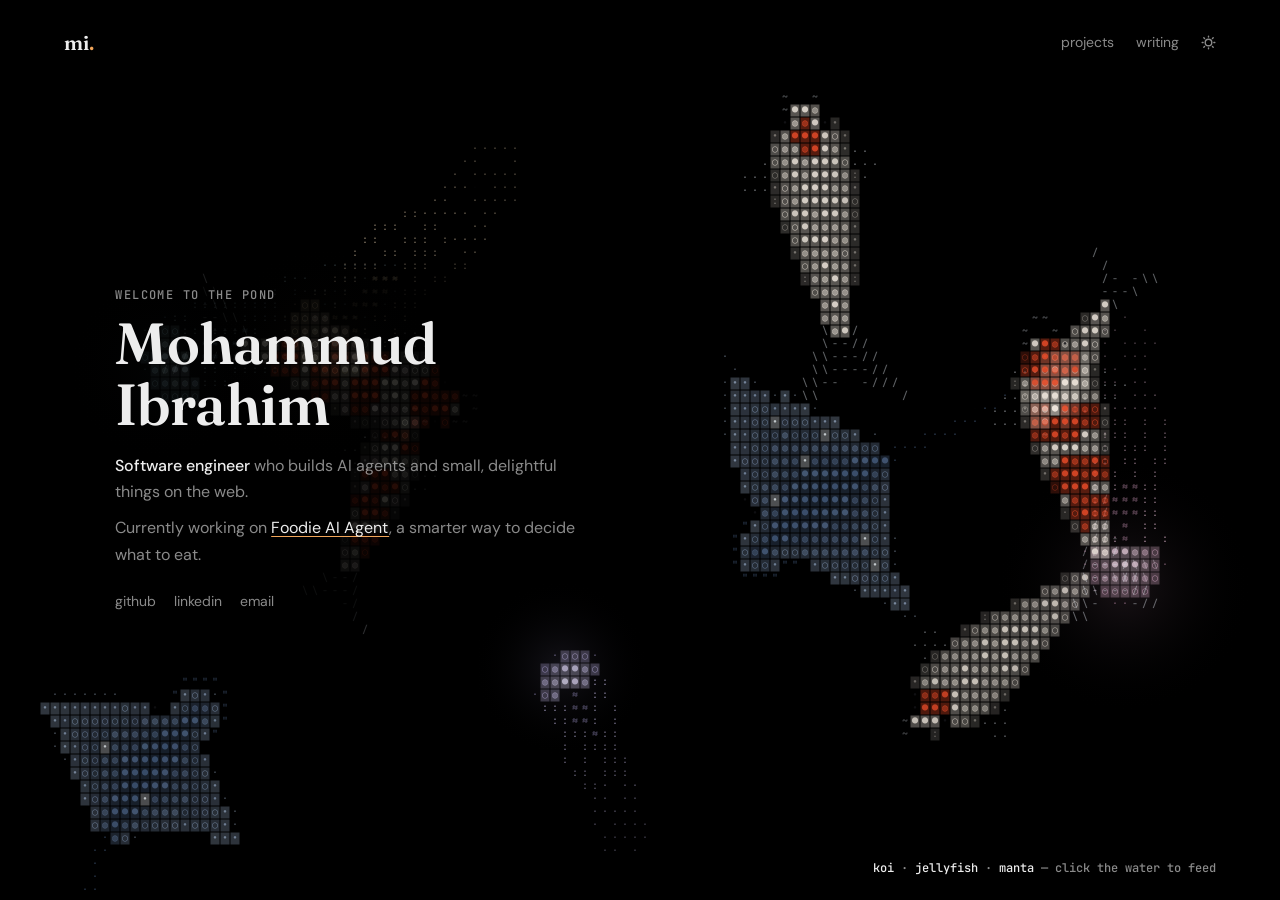
==== index.html @ 5867f8a6 "Portfolio site: pond home, projects and writing pages" ====
<!doctype html>
<html lang="en">
<head>
<meta charset="utf-8" />
<meta name="viewport" content="width=device-width, initial-scale=1" />
<title>Mohammud Ibrahim</title>
<link rel="preconnect" href="https://fonts.googleapis.com" />
<link rel="preconnect" href="https://fonts.gstatic.com" crossorigin />
<link href="https://fonts.googleapis.com/css2?family=Fraunces:opsz,wght@9..144,400;9..144,600&family=DM+Sans:wght@400;500&family=JetBrains+Mono:wght@500&display=swap" rel="stylesheet" />
<style>
  :root {
    --bg: #000;
    --fg: #ededed;
    --muted: rgba(237, 237, 237, 0.58);
    --accent: #f2a65a;
    --line: rgba(237, 237, 237, 0.14);
  }
  :root[data-theme="light"] {
    --bg: #eef3ec;
    --fg: #16302a;
    --muted: rgba(22, 48, 42, 0.62);
    --accent: #c4561f;
    --line: rgba(22, 48, 42, 0.14);
  }
  * { box-sizing: border-box; }
  html, body { margin: 0; height: 100%; overflow: hidden; overscroll-behavior: none; }
  body {
    background: var(--bg);
    color: var(--fg);
    font: 16px/1.65 "DM Sans", system-ui, sans-serif;
    transition: background 0.4s, color 0.4s;
  }
  canvas#pond { position: fixed; inset: 0; width: 100%; height: 100%; pointer-events: none; }

  nav {
    position: fixed; top: 0; left: 0; right: 0; z-index: 2;
    display: flex; justify-content: space-between; align-items: center;
    padding: 22px clamp(16px, 5vw, 72px);
    font-size: 14px; pointer-events: none;
  }
  nav > * { pointer-events: auto; }
  .mark { font-family: Fraunces, serif; font-size: 20px; font-weight: 600; color: var(--fg); text-decoration: none; }
  .mark span { color: var(--accent); }
  nav .links { display: flex; gap: 22px; align-items: center; }
  nav a, nav button { color: var(--muted); text-decoration: none; background: none; border: 0; font: inherit; cursor: pointer; padding: 4px 0; }
  nav a:hover, nav button:hover { color: var(--fg); }
  /* Sun to switch to light, moon to switch to dark (Phosphor, bold weight). */
  #theme { display: flex; }
  #theme svg { width: 15px; height: 15px; }
  #theme .icon-moon, :root[data-theme="light"] #theme .icon-sun { display: none; }
  :root[data-theme="light"] #theme .icon-moon { display: block; }

  main {
    position: relative; z-index: 1; height: 100dvh;
    display: flex; flex-direction: column; justify-content: center;
    padding: 0 clamp(16px, 9vw, 160px);
    pointer-events: none;
  }
  .intro { max-width: 30rem; pointer-events: auto; animation: rise 0.7s ease both; }
  .kicker { font: 500 12px "JetBrains Mono", monospace; letter-spacing: 0.12em; text-transform: uppercase; color: var(--accent); margin: 0 0 14px; }
  h1 { font: 600 clamp(36px, 5vw, 58px)/1.05 Fraunces, serif; margin: 0 0 18px; letter-spacing: -0.01em; }
  .intro p { margin: 0 0 10px; color: var(--muted); }
  .intro p strong { color: var(--fg); font-weight: 500; }
  .intro a { color: var(--fg); text-decoration: underline; text-decoration-color: var(--accent); text-underline-offset: 3px; }
  .socials { display: flex; gap: 18px; margin-top: 22px; font-size: 14px; }
  .socials a { text-decoration: none; color: var(--muted); }
  .socials a:hover { color: var(--fg); }
  .legend {
    position: fixed; z-index: 1; right: clamp(16px, 5vw, 72px); bottom: 24px;
    font: 500 12px "JetBrains Mono", monospace; color: var(--muted); margin: 0;
  }
  .legend b { color: var(--fg); font-weight: 500; }
  @keyframes rise { from { opacity: 0; transform: translateY(10px); } }
  @media (max-width: 640px) {
    body { font-size: 15px; }
    main { justify-content: flex-end; padding-bottom: 72px; }
    .legend { left: 16px; right: auto; }
  }
</style>
</head>
<body>
<canvas id="pond" aria-hidden="true"></canvas>

<nav>
  <a class="mark" href="./" data-avoid>mi<span>.</span></a>
  <div class="links" data-avoid>
    <a href="projects/">projects</a>
    <a href="writing/">writing</a>
    <button id="theme" type="button" aria-label="Toggle theme">
      <svg class="icon-sun" viewBox="0 0 256 256" fill="currentColor" aria-hidden="true"><path d="M116,36V20a12,12,0,0,1,24,0V36a12,12,0,0,1-24,0Zm80,92a68,68,0,1,1-68-68A68.07,68.07,0,0,1,196,128Zm-24,0a44,44,0,1,0-44,44A44.05,44.05,0,0,0,172,128ZM51.51,68.49a12,12,0,1,0,17-17l-12-12a12,12,0,0,0-17,17Zm0,119-12,12a12,12,0,0,0,17,17l12-12a12,12,0,1,0-17-17ZM196,72a12,12,0,0,0,8.49-3.51l12-12a12,12,0,0,0-17-17l-12,12A12,12,0,0,0,196,72Zm8.49,115.51a12,12,0,0,0-17,17l12,12a12,12,0,0,0,17-17ZM48,128a12,12,0,0,0-12-12H20a12,12,0,0,0,0,24H36A12,12,0,0,0,48,128Zm80,80a12,12,0,0,0-12,12v16a12,12,0,0,0,24,0V220A12,12,0,0,0,128,208Zm108-92H220a12,12,0,0,0,0,24h16a12,12,0,0,0,0-24Z"/></svg>
      <svg class="icon-moon" viewBox="0 0 256 256" fill="currentColor" aria-hidden="true"><path d="M236.37,139.4a12,12,0,0,0-12-3A84.07,84.07,0,0,1,119.6,31.59a12,12,0,0,0-15-15A108.86,108.86,0,0,0,49.69,55.07,108,108,0,0,0,136,228a107.09,107.09,0,0,0,64.93-21.69,108.86,108.86,0,0,0,38.44-54.94A12,12,0,0,0,236.37,139.4Zm-49.88,47.74A84,84,0,0,1,68.86,69.51,84.93,84.93,0,0,1,92.27,48.29Q92,52.13,92,56A108.12,108.12,0,0,0,200,164q3.87,0,7.71-.27A84.79,84.79,0,0,1,186.49,187.14Z"/></svg>
    </button>
  </div>
</nav>

<main>
  <section class="intro" data-avoid>
    <p class="kicker">welcome to the pond</p>
    <h1>Mohammud Ibrahim</h1>
    <p><strong>Software engineer</strong> who builds AI agents and small, delightful things on the web.</p>
    <p>Currently working on <a href="https://github.com/Mmibrahim2/Foodie-AI-Agent">Foodie AI Agent</a>, a smarter way to decide what to eat.</p>
    <div class="socials">
      <a href="https://github.com/Mmibrahim2">github</a><a href="https://www.linkedin.com/in/mohammud-ibrahim-587b9a199/">linkedin</a><a href="mailto:Mohammud.ibrahim26@gmail.com">email</a>
    </div>
  </section>
</main>

<p class="legend" data-avoid aria-hidden="true"><b>koi</b> · <b>jellyfish</b> · <b>manta</b> — click the water to feed</p>

<script>
(() => {
  // ── helpers ──────────────────────────────────────────────
  const TAU = Math.PI * 2;
  const clamp = (v, a, b) => (v < a ? a : v > b ? b : v);
  const rand = (a, b) => a + Math.random() * (b - a);
  const lerp = (a, b, t) => a + (b - a) * t;
  const wrapAngle = (a) => { a %= TAU; return a > Math.PI ? a - TAU : a < -Math.PI ? a + TAU : a; };
  const hash = (a, b, c) => {
    let h = Math.imul(a | 0, 0x27d4eb2d) ^ Math.imul(b | 0, 0x165667b1) ^ Math.imul(c | 0, 0x9e3779b1);
    h = Math.imul(h ^ (h >>> 15), 0x85ebca6b); h ^= h >>> 13;
    return (h >>> 0) / 4294967296;
  };
  const rgb = (c) => `rgb(${c[0] | 0},${c[1] | 0},${c[2] | 0})`;
  const mixC = (a, b, t) => [lerp(a[0], b[0], t), lerp(a[1], b[1], t), lerp(a[2], b[2], t)];
  const pick = (list) => list[Math.floor(Math.random() * list.length)];

  // Colours are written for the black pond; the light theme darkens them by `tone` so they read on a pale page.
  const THEMES = {
    dark: {
      bg: [0, 0, 0], ink: [20, 20, 24], fin: [200, 206, 214], water: [200, 214, 236], food: [242, 166, 90],
      tone: 1, alpha: 0.9, glow: 0.18,
    },
    light: {
      bg: [238, 243, 236], ink: [30, 30, 36], fin: [120, 138, 130], water: [40, 84, 72], food: [176, 100, 36],
      tone: 0.74, alpha: 0.92, glow: 0.06,
    },
  };
  let theme = THEMES.dark;
  const tone = (c) => (theme.tone === 1 ? c : c.map((v) => v * theme.tone));

  // ── species ──────────────────────────────────────────────
  // Classic koi: kohaku (red on white), sanke (kohaku plus small black spots), tancho (a single red crown).
  const KOI_VARIETIES = [['kohaku', 3], ['sanke', 2], ['tancho', 1]];
  const KOI_WHITE = [238, 230, 220], KOI_RED = [232, 76, 42], KOI_BLACK = [84, 82, 98];
  function pickVariety() {
    let r = Math.random() * KOI_VARIETIES.reduce((sum, [, w]) => sum + w, 0);
    for (const [name, w] of KOI_VARIETIES) if ((r -= w) <= 0) return name;
    return 'kohaku';
  }
  const JELLY_LOOKS = [
    { core: [214, 230, 236], glow: [122, 168, 186] },
    { core: [236, 218, 228], glow: [182, 136, 164] },
    { core: [224, 218, 238], glow: [148, 138, 186] },
    { core: [238, 230, 214], glow: [186, 160, 124] },
  ];
  const MANTA_LOOK = { back: [72, 96, 132], edge: [190, 206, 226], spot: [240, 246, 250] };

  const SPECIES = {
    koi: {
      segs: 16, maxBend: 0.18, reach: 0.26, turn: 0.7, eats: true, curiosity: 1, bursty: true,
      depth: [0.55, 1], wave: 0.045, avoid: 0.45,
      cruise: (L) => 12 + L * 0.05,
      // Markings sit in body space: t along the spine, v across it, both as fractions of length.
      look: () => {
        const variety = pickVariety(), red = [], black = [];
        if (variety === 'tancho') red.push({ t: 0.11, v: 0, rt: 0.05, rv: 0.055 });
        else {
          // Usually a red cap on the head, then two or three saddles spaced down the back.
          if (Math.random() < 0.75) red.push({ t: 0.1, v: rand(-0.015, 0.015), rt: rand(0.055, 0.085), rv: 0.11 });
          const n = 2 + Math.floor(Math.random() * 2), span = 0.42 / n;
          for (let j = 0; j < n; j++) {
            red.push({ t: 0.25 + span * (j + 0.5) + rand(-0.15, 0.15) * span, v: rand(-0.025, 0.025), rt: span * rand(0.32, 0.44), rv: rand(0.09, 0.14) });
          }
          if (variety === 'sanke') for (let j = 0, m = 4 + Math.floor(Math.random() * 3); j < m; j++) black.push({ t: rand(0.24, 0.68), v: rand(-0.08, 0.08), rt: 0.022, rv: 0.026 });
        }
        return { variety, red, black };
      },
    },
    jelly: {
      segs: 14, maxBend: 0.3, reach: 0.26, turn: 0.5, eats: false, curiosity: 0, bursty: false, pulse: true,
      depth: [0.6, 1], wave: 0.02, avoid: 0.4,
      cruise: (L) => 10 + L * 0.05,
      look: () => pick(JELLY_LOOKS),
    },
    manta: {
      segs: 12, maxBend: 0.06, reach: 0.72, turn: 0.4, eats: false, curiosity: 0, bursty: false,
      depth: [0.5, 0.72], wave: 0.012, avoid: 0.8,
      cruise: (L) => 14 + L * 0.04,
      look: () => MANTA_LOOK,
    },
  };

  function makeFish(id, kind, W, H, len) {
    const sp = SPECIES[kind];
    const x = rand(W * 0.1, W * 0.9), y = rand(H * 0.1, H * 0.9), dir = rand(0, TAU);
    const pts = [];
    for (let i = 0; i < sp.segs; i++) pts.push({ x: x - Math.cos(dir) * i * len / (sp.segs - 1), y: y - Math.sin(dir) * i * len / (sp.segs - 1) });
    return {
      id, kind, sp, len, pts, dir, speed: sp.cruise(len) * 0.6, wobble: rand(0, TAU), wander: 0, flap: rand(0, TAU),
      depth: rand(...sp.depth), depthGoal: rand(...sp.depth), nextDepth: rand(5, 15),
      burst: 0, burstEnd: 0, nextBurst: rand(0, 3), target: null, scare: 0, fleeX: 0, fleeY: 0, curious: rand(0.4, 1) * sp.curiosity,
      look: sp.look(id),
    };
  }

  // ── world ────────────────────────────────────────────────
  const canvas = document.getElementById('pond');
  const ctx = canvas.getContext('2d');
  const reduceMotion = matchMedia('(prefers-reduced-motion: reduce)');
  let W = 0, H = 0, dpr = 1, cw = 10, chh = 12, cols = 0, rows = 0;
  let fish = [], food = [], ripples = [], avoid = [], time = 0;
  let wake = new Float32Array(0), wakeTmp = new Float32Array(0), occupied = new Uint8Array(0);
  const mouse = { x: -1e4, y: -1e4, speed: 0, on: false, t: 0 };

  function resize() {
    W = innerWidth; H = innerHeight; dpr = Math.min(devicePixelRatio || 1, 2);
    canvas.width = W * dpr; canvas.height = H * dpr;
    cw = clamp(Math.round(W / 130), 8, 12); chh = cw + 3;
    cols = Math.ceil(W / cw); rows = Math.ceil(H / chh);
    wake = new Float32Array(cols * rows); wakeTmp = new Float32Array(cols * rows); occupied = new Uint8Array(cols * rows);
    measure();
    if (!fish.length) populate();
  }

  let nextId = 1;
  const baseLength = () => clamp(Math.min(W, H) * 0.38, 130, 320);
  function populate() {
    const area = W * H, base = baseLength();
    const add = (kind, n, lo, hi) => { for (let i = 0; i < n; i++) fish.push(makeFish(nextId++, kind, W, H, base * rand(lo, hi))); };
    add('manta', area > 500000 ? 2 : 1, 0.7, 0.9);
    add('koi', clamp(Math.round(area / 200000), 3, 7), 0.5, 1);
    add('jelly', clamp(Math.round(area / 300000), 3, 5), 0.6, 0.85);
  }

  function measure() {
    avoid = [...document.querySelectorAll('[data-avoid]')].map((el) => {
      const r = el.getBoundingClientRect();
      return { l: r.left, t: r.top, r: r.right, b: r.bottom };
    });
  }

  function feed(x, y) {
    ripples.push({ x, y, t: time, s: 0.5 });
    const n = Math.min(6, 24 - food.length);
    for (let i = 0; i < n; i++) {
      const a = rand(0, TAU), r = Math.sqrt(Math.random()) * 30;
      food.push({ x: x + Math.cos(a) * r, y: y + Math.sin(a) * r, t: time, land: rand(0.15, 0.4), landed: false, vx: Math.cos(a) * 4, vy: Math.sin(a) * 4 });
    }
  }

  function nearestFood(k) {
    let best = null, bd = (k.len * 2 + 300) ** 2;
    for (const f of food) {
      if (!f.landed) continue;
      const d = (f.x - k.pts[0].x) ** 2 + (f.y - k.pts[0].y) ** 2;
      if (d < bd) { bd = d; best = f; }
    }
    return best;
  }

  function stepFish(k, dt) {
    const sp = k.sp, head = k.pts[0], segs = sp.segs;
    let sx = Math.cos(k.dir), sy = Math.sin(k.dir);

    k.wander = clamp(k.wander + (Math.random() - 0.5) * dt * (k.kind === 'manta' ? 0.8 : 2), -1, 1);
    sx += Math.cos(k.dir + k.wander) * 0.5; sy += Math.sin(k.dir + k.wander) * 0.5;

    if (sp.eats) {
      if (k.target && !food.includes(k.target)) k.target = null;
      k.target = k.target || nearestFood(k);
    }
    const md = Math.hypot(mouse.x - head.x, mouse.y - head.y);
    if (!k.target && mouse.on && mouse.speed > 1200 && md < k.len) { k.scare = 1; k.fleeX = mouse.x; k.fleeY = mouse.y; }
    k.scare = Math.max(0, k.scare - dt * 0.6);

    let mode = 'cruise';
    if (k.scare > 0.3) {
      mode = 'flee';
      const fx = head.x - k.fleeX, fy = head.y - k.fleeY, fd = Math.hypot(fx, fy) || 1;
      sx += (fx / fd) * 4; sy += (fy / fd) * 4;
    } else if (k.target) {
      mode = 'eat';
      const d = Math.hypot(k.target.x - head.x, k.target.y - head.y) || 1;
      sx += (k.target.x - head.x) / d * 3; sy += (k.target.y - head.y) / d * 3;
    } else if (k.curious && mouse.on && md < 280) {
      mode = 'curious';
      const w = k.curious * (1 - md / 280) * 2, near = clamp(md / (k.len * 0.6), 0, 1);
      const ux = (mouse.x - head.x) / (md || 1), uy = (mouse.y - head.y) / (md || 1);
      sx += (ux * near - uy * (1 - near)) * w; sy += (uy * near + ux * (1 - near)) * w;
    }

    for (const o of fish) {
      if (o === k) continue;
      const step = Math.max(1, Math.floor(o.sp.segs / 5));
      for (let i = 0; i < o.sp.segs; i += step) {
        const dx = head.x - o.pts[i].x, dy = head.y - o.pts[i].y, d = Math.hypot(dx, dy);
        const range = (k.len * sp.reach + o.len * o.sp.reach) * (mode === 'eat' ? 0.5 : 1) + 10;
        if (d < range && d > 0.01) { sx += dx / d * (1 - d / range) * 2; sy += dy / d * (1 - d / range) * 2; }
      }
    }

    for (const b of avoid) {
      const dx = head.x - clamp(head.x, b.l, b.r), dy = head.y - clamp(head.y, b.t, b.b);
      const d = Math.hypot(dx, dy), m = k.len * sp.avoid;
      if (d >= m) continue;
      const w = (1 - d / m) * (mode === 'cruise' ? 2 : 0.5);
      if (d < 0.01) { sy += head.y < (b.t + b.b) / 2 ? -w : w; continue; }
      sx += dx / d * w; sy += dy / d * w;
    }

    const out = Math.max(-head.x, head.x - W, -head.y, head.y - H);
    if (out > -k.len * 0.2) {
      const w = clamp((out + k.len * 0.2) / (k.len * 0.5), 0, 1) * 3.5;
      const dx = W / 2 - head.x, dy = H / 2 - head.y, d = Math.hypot(dx, dy) || 1;
      sx += dx / d * w; sy += dy / d * w;
    }

    const turnRate = sp.turn * { flee: 3, eat: 3, curious: 1.6, cruise: 1 }[mode] * Math.min(1, k.speed / k.len * 5);
    k.dir += clamp(wrapAngle(Math.atan2(sy, sx) - k.dir), -turnRate * dt, turnRate * dt);

    // Koi swim in bursts and glide; mantas flap steadily; jellyfish surge forward on each pulse of the bell.
    if (sp.bursty && time > k.nextBurst) { k.burstEnd = time + rand(0.8, 1.6); k.nextBurst = k.burstEnd + rand(1.5, 4); }
    const bursting = !sp.bursty || mode === 'flee' || mode === 'eat' || time < k.burstEnd;
    k.burst = lerp(k.burst, bursting ? 1 : 0, Math.min(1, dt * 3));
    const cruise = sp.cruise(k.len);
    const goal = sp.bursty
      ? cruise * { flee: 3.2, eat: 2.2, curious: 1.5, cruise: bursting ? 1.3 : 0.45 }[mode]
      : sp.pulse
        ? cruise * (0.25 + 1.6 * Math.max(0, Math.sin(k.flap))) * (mode === 'flee' ? 1.8 : 1)
        : cruise * (mode === 'flee' ? 2.2 : 1);
    k.speed = lerp(k.speed, goal, Math.min(1, dt * (bursting ? 1.6 : 0.35)));
    k.wobble += dt * (0.6 + k.burst * (2 + k.speed / 12));
    k.flap += dt * (1.1 + k.speed / 40);

    if (time > k.nextDepth) { k.depthGoal = rand(...sp.depth); k.nextDepth = time + rand(8, 18); }
    k.depth = lerp(k.depth, mode === 'eat' ? 1 : k.depthGoal, dt * 0.3);

    head.x += Math.cos(k.dir) * k.speed * dt;
    head.y += Math.sin(k.dir) * k.speed * dt;

    const seg = k.len / (segs - 1);
    let prev = k.dir;
    for (let i = 1; i < segs; i++) {
      const a = k.pts[i - 1], p = k.pts[i];
      let ang = Math.atan2(a.y - p.y, a.x - p.x);
      ang = prev + clamp(wrapAngle(ang - prev), -sp.maxBend, sp.maxBend);
      p.x = a.x - Math.cos(ang) * seg; p.y = a.y - Math.sin(ang) * seg;
      prev = ang;
    }

    if (sp.eats) {
      const mouth = k.len * 0.08 + 6, before = food.length;
      food = food.filter((f) => !f.landed || Math.hypot(f.x - head.x, f.y - head.y) > mouth);
      if (food.length < before) { ripples.push({ x: head.x, y: head.y, t: time, s: 0.7 }); k.target = null; }
    }

    const tail = k.pts[segs - 2], ci = cellAt(tail.x, tail.y);
    if (ci >= 0) wake[ci] = Math.min(1.5, wake[ci] + 0.03 + k.speed * 0.001);
  }

  function step(dt) {
    time += dt;
    mouse.speed *= Math.exp(-dt * 8);
    for (const k of fish) stepFish(k, dt);
    for (const f of food) {
      if (!f.landed) {
        if (time - f.t > f.land) { f.landed = true; ripples.push({ x: f.x, y: f.y, t: time, s: 0.15 }); }
        continue;
      }
      f.vx *= 0.995; f.vy *= 0.995; f.x += f.vx * dt; f.y += f.vy * dt;
    }
    food = food.filter((f) => time - f.t < 14);
    ripples = ripples.filter((r) => time - r.t < 2.5 + r.s * 1.5);
  }

  // ── shapes: each returns [glyph, colour, alpha] for a point in body space, or null ──
  // t runs 0 at the nose to 1 at the tail tip; off is the signed distance from the spine, as a fraction of length.
  const SCALES = '●◍○•:·';
  const scaleGlyph = (light, k, c, r) => SCALES[clamp(Math.floor((1 - light) * 4 + hash(k.id, c, r) * 1.5), 0, SCALES.length - 1)];

  function koiWidth(t) {
    if (t < 0.15) return 0.14 * Math.sqrt(t / 0.15);
    if (t < 0.35) return 0.14;
    if (t < 0.78) return lerp(0.14, 0.035, (t - 0.35) / 0.43);
    return 0;
  }
  function koiShape(k, t, off, a, c, r) {
    const w = koiWidth(t), flare = 1 - 0.3 * k.burst + 0.15 * Math.sin(k.wobble * 1.3);
    if (w > 0 && a <= w) {
      const across = a / w, light = Math.sqrt(1 - across * across);
      if (t > 0.05 && t < 0.09 && across > 0.45 && across < 0.85) return ['•', theme.ink, 1];
      // The belly edge and tail stalk stay white, which frames the markings; patch edges are a little ragged.
      let base = KOI_WHITE;
      if (across < 0.9 && t < 0.74) {
        const wob = (hash(k.id, Math.round(t * 40), Math.round(off * 60)) - 0.5) * 0.35;
        const inside = (m) => ((t - m.t) / m.rt) ** 2 + ((off - m.v) / m.rv) ** 2 < 1 + wob;
        if (k.look.black.some(inside)) base = KOI_BLACK;
        else if (k.look.red.some(inside)) base = KOI_RED;
      }
      base = tone(base);
      return [scaleGlyph(light, k, c, r), mixC(theme.bg, base, 0.7 + 0.3 * light), across > 0.85 ? 0.6 : 1, true];
    }
    if (t > 0.72) {
      const fan = (0.03 + 0.16 * ((t - 0.72) / 0.28)) * flare;
      if (a < fan && t < 0.9 + 0.1 * (a / fan)) return [a / fan > 0.5 ? (off > 0 ? '\\' : '/') : '-', theme.fin, 0.55];
    } else if (t > 0.15 && t < 0.3) {
      const reach = koiWidth(t) + 0.1 * Math.sin(((t - 0.15) / 0.15) * Math.PI) * flare;
      if (a < reach) return ['.', theme.fin, 0.6];
    } else if (t < 0.02 && a < 0.06 && a > 0.035) return ['~', theme.fin, 0.5];
    return null;
  }

  // Jellyfish: a glowing bell that squeezes as it pulses, frilly arms under it, and long drifting tentacles.
  function jellyShape(k, t, off, a, c, r) {
    const L = k.look, squeeze = Math.max(0, Math.sin(k.flap));
    const lb = 0.14 * (1 + 0.15 * squeeze), wb = 0.2 * (1 - 0.2 * squeeze), tc = lb;
    if (t < tc + lb * 0.45) {
      const rel = Math.sqrt(((t - tc) / lb) ** 2 + (a / wb) ** 2);
      if (rel < 1) {
        const glyph = rel < 0.35 ? '●' : rel < 0.65 ? '◍' : rel < 0.88 ? '○' : '·';
        return [glyph, tone(mixC(L.core, L.glow, rel)), rel > 0.88 ? 0.7 : 1, rel < 0.88];
      }
    }
    const t0 = tc + lb * 0.4;
    if (t < t0) return null;
    const u = (t - t0) / (1 - t0), half = (cw * 0.55) / k.len;
    if (u < 0.35 && a < 0.04 * (1 + 0.4 * Math.sin(t * 30 - time * 4 + k.id))) return ['≈', tone(L.glow), 0.75];
    for (let i = 0; i < 5; i++) {
      const o = ((i - 2) / 2) * wb * 0.8 * (1 - 0.35 * u) + 0.022 * Math.sin(t * 14 - time * 3 + i * 1.7 + k.id);
      if (Math.abs(off - o) < half) return [u > 0.65 ? '·' : ':', tone(mixC(L.glow, L.core, 0.35)), 1 - 0.55 * u];
    }
    return null;
  }

  function mantaWing(t) {
    if (t < 0.06) return 0;
    if (t < 0.3) return 0.62 * Math.pow((t - 0.06) / 0.24, 0.6);
    if (t < 0.55) return lerp(0.62, 0.04, Math.pow((t - 0.3) / 0.25, 0.8));
    return 0;
  }
  // Mantas are a wide diamond of wing with horn-like fins at the front and a whip of a tail.
  function mantaShape(k, t, off, a, c, r) {
    const L = k.look, flap = Math.sin(k.flap);
    const span = Math.max(mantaWing(t) * (0.86 + 0.14 * Math.cos(k.flap)), t < 0.55 ? 0.09 : 0);
    if (t <= 0.55 && a <= span) {
      const rel = a / span;
      // Wingtips catch the light as they lift and darken as they dip.
      const shade = clamp(rel * 0.55 + 0.35 * flap * rel * rel, 0, 1);
      let col = tone(mixC(L.back, L.edge, shade)), glyph = rel < 0.2 ? '●' : rel < 0.45 ? '◍' : rel < 0.7 ? '○' : rel < 0.9 ? '•' : '·';
      if (rel > 0.15 && rel < 0.6 && t > 0.15 && t < 0.42 && hash(k.id, Math.round(t * 30), Math.round(off * 30)) < 0.07) { glyph = '•'; col = tone(L.spot); }
      if (t > 0.07 && t < 0.11 && rel > 0.6 && rel < 1 && span < 0.2) return ['•', theme.ink, 1];
      return [glyph, col, rel > 0.9 ? 0.6 : 1, rel < 0.9];
    }
    if (t < 0.07 && a > 0.06 && a < 0.12) return ['"', tone(L.back), 0.8];
    if (t > 0.55 && a < (cw * 0.7) / k.len) return ['·', tone(L.back), 0.75];
    return null;
  }
  const SHAPES = { koi: koiShape, jelly: jellyShape, manta: mantaShape };

  // ── rendering ────────────────────────────────────────────
  const cellAt = (x, y) => {
    const c = Math.floor(x / cw), r = Math.floor(y / chh);
    return c < 0 || r < 0 || c >= cols || r >= rows ? -1 : r * cols + c;
  };
  function put(c, r, ch, color, alpha) {
    ctx.globalAlpha = alpha;
    ctx.fillStyle = color;
    ctx.fillText(ch, c * cw + cw / 2, r * chh + chh / 2);
  }

  function locate(k, spine, x, y) {
    let best = Infinity, bt = 0, bs = 0;
    const n = spine.length;
    for (let i = 0; i < n - 1; i++) {
      const a = spine[i], b = spine[i + 1];
      const ex = b.x - a.x, ey = b.y - a.y, L2 = ex * ex + ey * ey || 1;
      const u = clamp(((x - a.x) * ex + (y - a.y) * ey) / L2, 0, 1);
      const px = a.x + ex * u - x, py = a.y + ey * u - y, d = px * px + py * py;
      if (d < best) { best = d; bt = (i + u) / (n - 1); bs = Math.sign(ex * (y - a.y) - ey * (x - a.x)) || 1; }
    }
    return { t: bt, off: Math.sqrt(best) * bs / k.len };
  }

  function drawFish(k) {
    const segs = k.sp.segs, shape = SHAPES[k.kind];
    const spine = k.pts.map((p, i) => {
      const t = i / (segs - 1);
      const a = k.pts[Math.max(0, i - 1)], b = k.pts[Math.min(segs - 1, i + 1)];
      let nx = -(a.y - b.y), ny = a.x - b.x; const nl = Math.hypot(nx, ny) || 1; nx /= nl; ny /= nl;
      const off = k.len * k.sp.wave * t * t * (0.25 + k.burst) * Math.sin(k.wobble * 2 - t * 5);
      return { x: p.x + nx * off, y: p.y + ny * off };
    });

    let x0 = Infinity, y0 = Infinity, x1 = -Infinity, y1 = -Infinity;
    for (const p of spine) { x0 = Math.min(x0, p.x); x1 = Math.max(x1, p.x); y0 = Math.min(y0, p.y); y1 = Math.max(y1, p.y); }
    const pad = k.len * k.sp.reach;
    const c0 = Math.max(0, Math.floor((x0 - pad) / cw)), c1 = Math.min(cols - 1, Math.floor((x1 + pad) / cw));
    const r0 = Math.max(0, Math.floor((y0 - pad) / chh)), r1 = Math.min(rows - 1, Math.floor((y1 + pad) / chh));
    const fade = theme.alpha * (0.4 + 0.6 * k.depth);

    if (k.sp.pulse) {
      const b = spine[1], gr = k.len * 0.45 * (1 + 0.1 * Math.sin(k.flap));
      const g = ctx.createRadialGradient(b.x, b.y, 0, b.x, b.y, gr);
      g.addColorStop(0, rgb(k.look.glow));
      g.addColorStop(1, 'rgba(0,0,0,0)');
      ctx.globalAlpha = theme.glow * fade * dimAt(b.x, b.y);
      ctx.fillStyle = g;
      ctx.fillRect(b.x - gr, b.y - gr, gr * 2, gr * 2);
    }

    for (let r = r0; r <= r1; r++) for (let c = c0; c <= c1; c++) {
      const x = c * cw + cw / 2, y = r * chh + chh / 2;
      const { t, off } = locate(k, spine, x, y);
      const hit = shape(k, t, off, Math.abs(off), c, r);
      if (!hit) continue;
      occupied[r * cols + c] = 1;
      const a = fade * hit[2] * dimAt(x, y), col = rgb(hit[1]);
      if (hit[3]) { ctx.globalAlpha = a * 0.45; ctx.fillStyle = col; ctx.fillRect(c * cw + 0.5, r * chh + 0.5, cw - 1, chh - 1); }
      put(c, r, hit[0], col, a);
    }
  }

  function dimAt(x, y) {
    let m = 1;
    for (const b of avoid) {
      const d = Math.hypot(Math.max(b.l - x, 0, x - b.r), Math.max(b.t - y, 0, y - b.b));
      if (d < 40) m = Math.min(m, 0.15 + 0.85 * (d / 40));
    }
    return m;
  }

  function render(dt) {
    ctx.setTransform(1, 0, 0, 1, 0, 0);
    ctx.clearRect(0, 0, canvas.width, canvas.height);
    ctx.setTransform(dpr, 0, 0, dpr, 0, 0);
    ctx.font = `500 ${Math.round(chh * 0.78)}px "JetBrains Mono", ui-monospace, Menlo, monospace`;
    ctx.textAlign = 'center'; ctx.textBaseline = 'middle';
    occupied.fill(0);

    for (const k of [...fish].sort((a, b) => a.depth - b.depth)) drawFish(k);

    if (mouse.on) { const i = cellAt(mouse.x, mouse.y); if (i >= 0) wake[i] = Math.min(1.5, wake[i] + 0.1); }
    const decay = Math.exp(-dt * 1.1);
    for (let r = 0; r < rows; r++) for (let c = 0; c < cols; c++) {
      const i = r * cols + c;
      const l = wake[c > 0 ? i - 1 : i], rt = wake[c < cols - 1 ? i + 1 : i];
      const u = wake[r > 0 ? i - cols : i], d = wake[r < rows - 1 ? i + cols : i];
      wakeTmp[i] = (wake[i] * 4 + l + rt + u + d) / 8 * decay;
    }
    [wake, wakeTmp] = [wakeTmp, wake];
    const water = rgb(theme.water);
    for (let i = 0; i < wake.length; i++) {
      if (wake[i] < 0.2 || occupied[i]) continue;
      put(i % cols, (i / cols) | 0, wake[i] > 0.5 ? '≈' : '·', water, Math.min(1, wake[i] - 0.2) * 0.35);
    }

    // Ripples: dotted rings that widen and fade.
    for (const rp of ripples) {
      const age = time - rp.t, life = 2.5 + rp.s * 1.5;
      const rad = age * 50 * (0.7 + rp.s * 0.5);
      if (rad < 3) continue;
      const a = (1 - age / life) ** 1.5 * rp.s * 0.7;
      const n = Math.ceil((TAU * rad) / cw);
      for (let s = 0; s < n; s++) {
        const ang = (s / n) * TAU, i = cellAt(rp.x + Math.cos(ang) * rad, rp.y + Math.sin(ang) * rad * 0.8);
        if (i < 0 || occupied[i]) continue;
        put(i % cols, (i / cols) | 0, s % 2 ? '·' : '○', water, a);
      }
    }

    const fc = rgb(theme.food);
    for (const f of food) {
      const age = time - f.t;
      const i = cellAt(f.x, f.landed ? f.y : f.y - (1 - age / f.land) * chh * 1.5);
      if (i < 0 || occupied[i]) continue;
      const sink = clamp((age - 9) / 5, 0, 1);
      put(i % cols, (i / cols) | 0, !f.landed ? '·' : sink > 0.5 ? '.' : '•', fc, theme.alpha * (1 - 0.8 * sink));
    }
    ctx.globalAlpha = 1;
  }

  // ── loop & input ─────────────────────────────────────────
  let last = performance.now(), acc = 0, frame = 0;
  function loop(now) {
    const dt = Math.min(0.1, (now - last) / 1000); last = now;
    acc += dt;
    let n = 0;
    while (acc >= 1 / 60 && n++ < 4) { step(1 / 60); acc -= 1 / 60; }
    if (n >= 4) acc = 0;
    if (++frame % 30 === 0) measure();
    render(dt);
    requestAnimationFrame(loop);
  }

  addEventListener('pointermove', (e) => {
    const el = Math.max(1, e.timeStamp - mouse.t) / 1000;
    mouse.speed = lerp(mouse.speed, Math.min(5000, Math.hypot(e.clientX - mouse.x, e.clientY - mouse.y) / el), 0.5);
    mouse.t = e.timeStamp; mouse.x = e.clientX; mouse.y = e.clientY;
    mouse.on = e.pointerType !== 'touch';
  }, { passive: true });
  document.documentElement.addEventListener('pointerleave', () => { mouse.on = false; });
  addEventListener('click', (e) => {
    if (e.target.closest('a, button, input, textarea, select, label')) return;
    if (getSelection().toString()) return;
    feed(e.clientX, e.clientY);
  });

  const themeBtn = document.getElementById('theme');
  function setTheme(name) {
    document.documentElement.dataset.theme = name;
    theme = THEMES[name];
    themeBtn.setAttribute('aria-label', name === 'dark' ? 'Switch to light theme' : 'Switch to dark theme');
    try { localStorage.setItem('pond-theme-v2', name); } catch {}
    if (reduceMotion.matches && W) render(1 / 60);
  }
  themeBtn.addEventListener('click', () => setTheme(theme === THEMES.dark ? 'light' : 'dark'));
  let saved = null;
  try { saved = localStorage.getItem('pond-theme-v2'); } catch {}
  setTheme(saved || 'dark');

  addEventListener('resize', () => { resize(); if (reduceMotion.matches) render(1 / 60); });
  resize();
  if (reduceMotion.matches) {
    for (let i = 0; i < 240; i++) step(1 / 60);
    render(1 / 60);
  } else requestAnimationFrame(loop);
})();
</script>
</body>
</html>
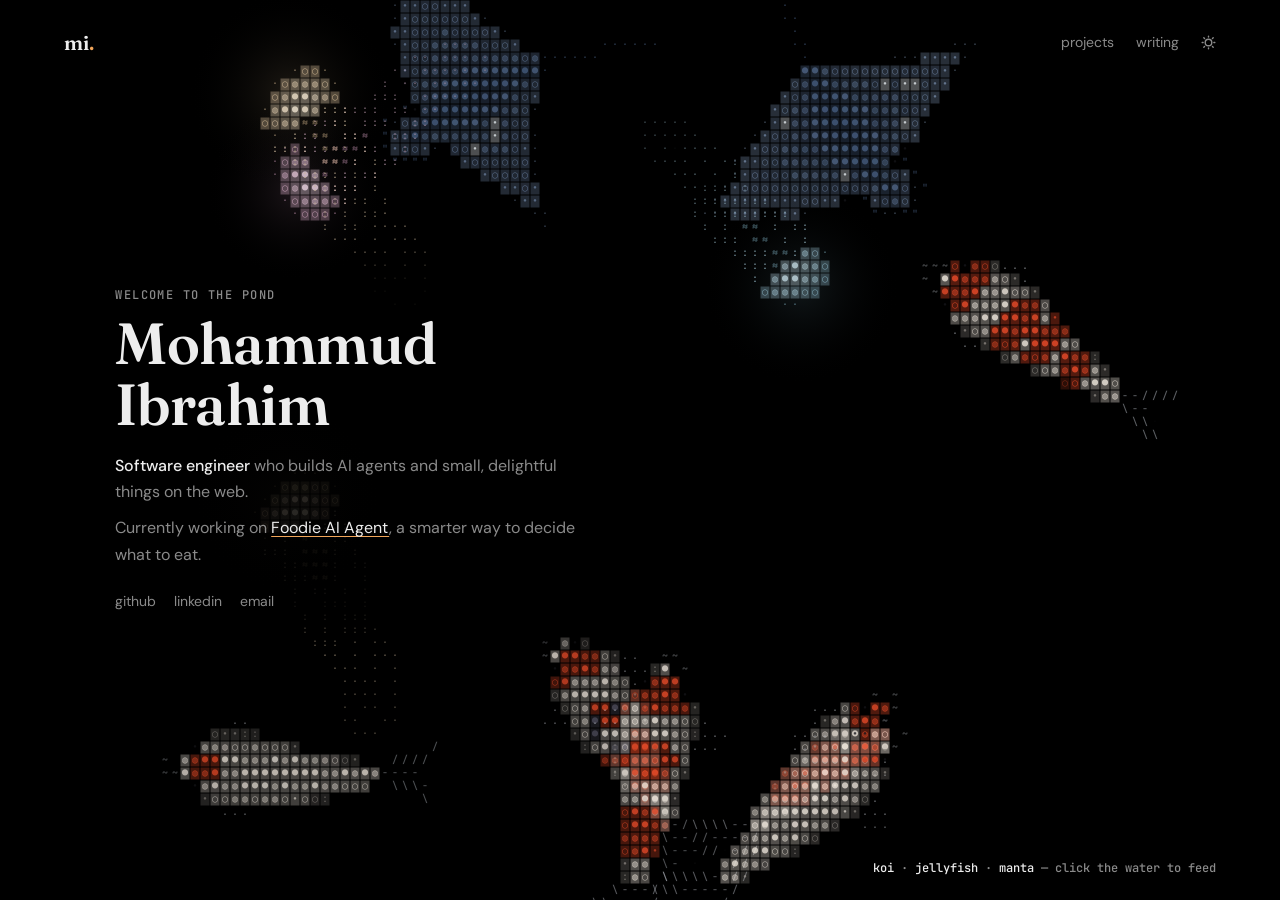
==== commit 1bb2a987: "Update GitHub links to new username MohammudmIbrahim" ====
--- a/index.html
+++ b/index.html
@@ -98,9 +98,9 @@
     <p class="kicker">welcome to the pond</p>
     <h1>Mohammud Ibrahim</h1>
     <p><strong>Software engineer</strong> who builds AI agents and small, delightful things on the web.</p>
-    <p>Currently working on <a href="https://github.com/Mmibrahim2/Foodie-AI-Agent">Foodie AI Agent</a>, a smarter way to decide what to eat.</p>
+    <p>Currently working on <a href="https://github.com/MohammudmIbrahim/Foodie-AI-Agent">Foodie AI Agent</a>, a smarter way to decide what to eat.</p>
     <div class="socials">
-      <a href="https://github.com/Mmibrahim2">github</a><a href="https://www.linkedin.com/in/mohammud-ibrahim-587b9a199/">linkedin</a><a href="mailto:Mohammud.ibrahim26@gmail.com">email</a>
+      <a href="https://github.com/MohammudmIbrahim">github</a><a href="https://www.linkedin.com/in/mohammud-ibrahim-587b9a199/">linkedin</a><a href="mailto:Mohammud.ibrahim26@gmail.com">email</a>
     </div>
   </section>
 </main>
